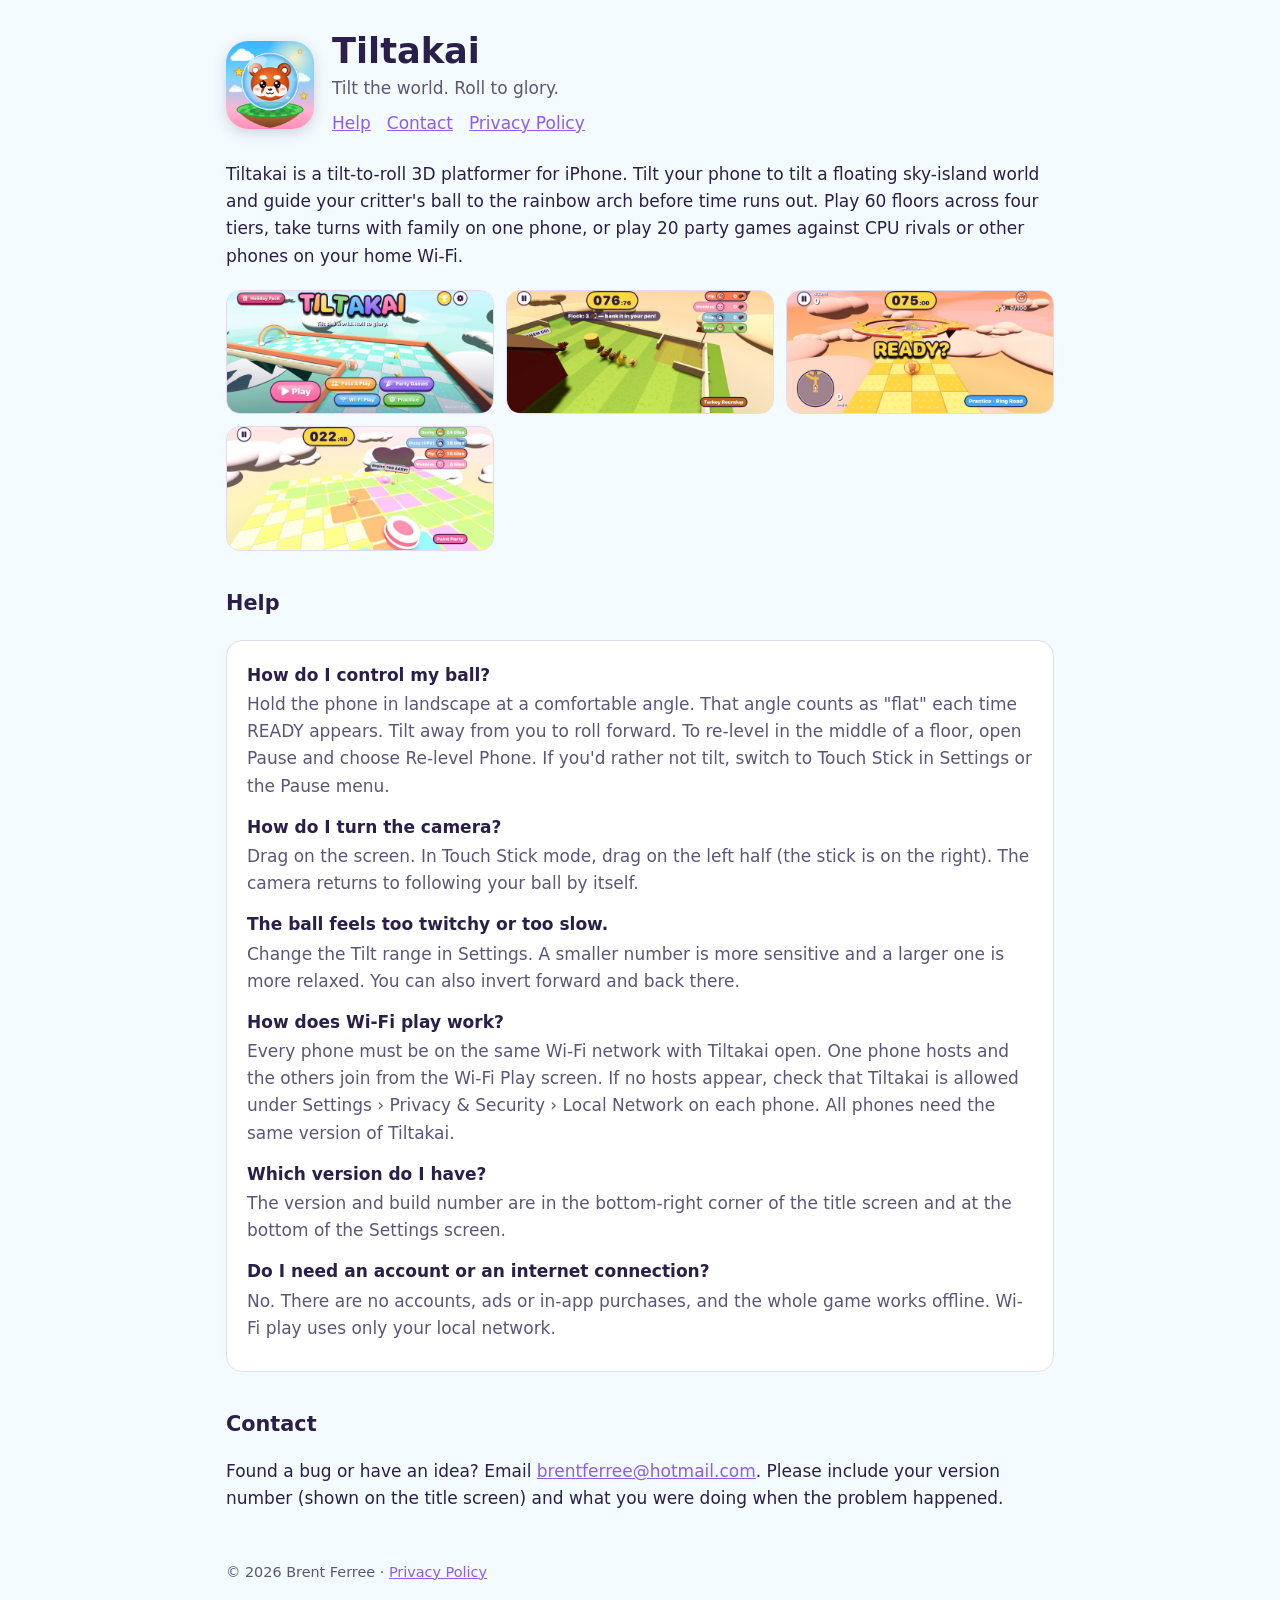
==== index.html @ f1ba6df8 "Tiltakai support and privacy pages Co-Authored-By: Claude Opus 5.5 <noreply@anthropic.com>" ====
<!doctype html>
<html lang="en">
<head>
<meta charset="utf-8">
<meta name="viewport" content="width=device-width, initial-scale=1">
<title>Tiltakai – Support</title>
<meta name="description" content="Tiltakai is a tilt-to-roll 3D platformer and party game for iPhone. Help, FAQ and contact.">
<link rel="icon" href="img/icon.png">
<link rel="stylesheet" href="style.css">
</head>
<body>
<main>
  <header>
    <img src="img/icon.png" alt="Tiltakai app icon">
    <div>
      <h1>Tiltakai</h1>
      <p class="tag">Tilt the world. Roll to glory.</p>
      <nav><a href="#help">Help</a><a href="#contact">Contact</a><a href="privacy/">Privacy Policy</a></nav>
    </div>
  </header>

  <p>Tiltakai is a tilt-to-roll 3D platformer for iPhone. Tilt your phone to tilt a floating sky-island world and guide your critter's ball to the rainbow arch before time runs out. Play 60 floors across four tiers, take turns with family on one phone, or play 20 party games against CPU rivals or other phones on your home Wi-Fi.</p>

  <div class="shots">
    <img src="img/01-title.jpg" alt="Tiltakai title screen">
    <img src="img/02-turkey.jpg" alt="Turkey Roundup party game">
    <img src="img/03-twister.jpg" alt="A Twister floor with a ring road">
    <img src="img/04-paint.jpg" alt="Paint Party game">
  </div>

  <h2 id="help">Help</h2>
  <div class="card">
    <dl>
      <dt>How do I control my ball?</dt>
      <dd>Hold the phone in landscape at a comfortable angle. That angle counts as "flat" each time READY appears. Tilt away from you to roll forward. To re-level in the middle of a floor, open Pause and choose Re-level Phone. If you'd rather not tilt, switch to Touch Stick in Settings or the Pause menu.</dd>
      <dt>How do I turn the camera?</dt>
      <dd>Drag on the screen. In Touch Stick mode, drag on the left half (the stick is on the right). The camera returns to following your ball by itself.</dd>
      <dt>The ball feels too twitchy or too slow.</dt>
      <dd>Change the Tilt range in Settings. A smaller number is more sensitive and a larger one is more relaxed. You can also invert forward and back there.</dd>
      <dt>How does Wi-Fi play work?</dt>
      <dd>Every phone must be on the same Wi-Fi network with Tiltakai open. One phone hosts and the others join from the Wi-Fi Play screen. If no hosts appear, check that Tiltakai is allowed under Settings › Privacy &amp; Security › Local Network on each phone. All phones need the same version of Tiltakai.</dd>
      <dt>Which version do I have?</dt>
      <dd>The version and build number are in the bottom-right corner of the title screen and at the bottom of the Settings screen.</dd>
      <dt>Do I need an account or an internet connection?</dt>
      <dd>No. There are no accounts, ads or in-app purchases, and the whole game works offline. Wi-Fi play uses only your local network.</dd>
    </dl>
  </div>

  <h2 id="contact">Contact</h2>
  <p>Found a bug or have an idea? Email <a href="mailto:brentferree@hotmail.com?subject=Tiltakai%20support">brentferree@hotmail.com</a>. Please include your version number (shown on the title screen) and what you were doing when the problem happened.</p>

  <footer>© 2026 Brent Ferree · <a href="privacy/">Privacy Policy</a></footer>
</main>
</body>
</html>
---- style.css ----
:root {
  --bg: #f4fbff;
  --card: #ffffff;
  --ink: #2a1f4a;
  --muted: #5d5579;
  --pink: #ff5fa2;
  --purple: #8b5cf6;
  --line: #e2dcf2;
}
@media (prefers-color-scheme: dark) {
  :root {
    --bg: #17122b;
    --card: #221b3d;
    --ink: #f3efff;
    --muted: #b9b0d6;
    --line: #3a3060;
  }
}
* { box-sizing: border-box; }
body {
  margin: 0;
  background: var(--bg);
  color: var(--ink);
  font: 17px/1.6 ui-rounded, -apple-system, "SF Pro Rounded", "Segoe UI", system-ui, sans-serif;
}
main { max-width: 860px; margin: 0 auto; padding: 32px 16px 64px; }
header { display: flex; align-items: center; gap: 18px; margin-bottom: 24px; }
header img { width: 88px; height: 88px; border-radius: 22px; box-shadow: 0 4px 14px rgba(42, 31, 74, 0.18); }
h1 { font-size: 2.2rem; line-height: 1.1; margin: 0; }
h2 { font-size: 1.3rem; margin: 36px 0 8px; }
.tag { color: var(--muted); margin: 4px 0 0; }
a { color: var(--purple); }
.shots { display: grid; grid-template-columns: repeat(auto-fit, minmax(260px, 1fr)); gap: 12px; margin: 20px 0; }
.shots img { width: 100%; border-radius: 14px; border: 1px solid var(--line); display: block; }
.card { background: var(--card); border: 1px solid var(--line); border-radius: 16px; padding: 4px 20px 12px; margin-top: 20px; }
dt { font-weight: 700; margin-top: 14px; }
dd { margin: 2px 0 0; color: var(--muted); }
footer { margin-top: 48px; color: var(--muted); font-size: 0.9rem; }
nav { margin-top: 8px; }
nav a { margin-right: 16px; }
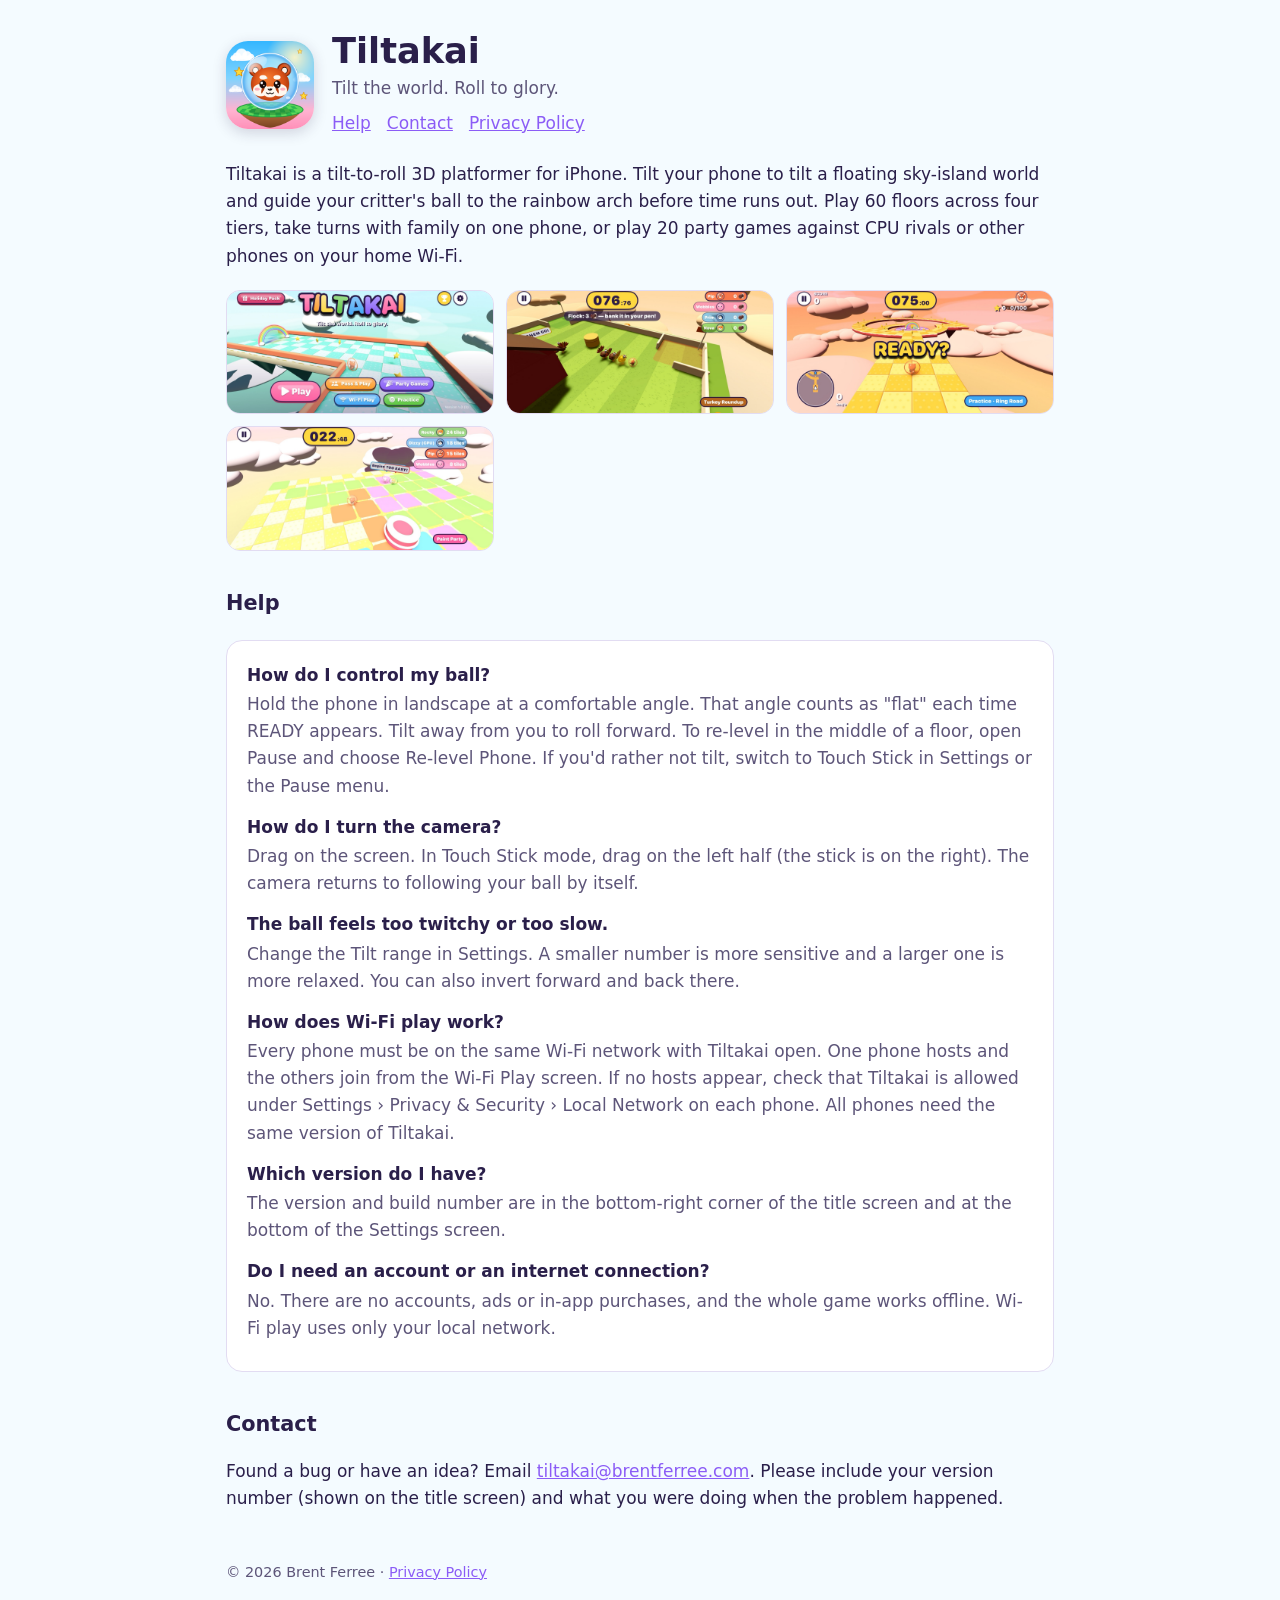
==== commit 2a0e8a0a: "Use tiltakai@brentferree.com as the contact address Co-Authored-By: Claude Opus 5.5 <noreply@anthrop" ====
--- a/index.html
+++ b/index.html
@@ -47,7 +47,7 @@
   </div>
 
   <h2 id="contact">Contact</h2>
-  <p>Found a bug or have an idea? Email <a href="mailto:brentferree@hotmail.com?subject=Tiltakai%20support">brentferree@hotmail.com</a>. Please include your version number (shown on the title screen) and what you were doing when the problem happened.</p>
+  <p>Found a bug or have an idea? Email <a href="mailto:tiltakai@brentferree.com?subject=Tiltakai%20support">tiltakai@brentferree.com</a>. Please include your version number (shown on the title screen) and what you were doing when the problem happened.</p>
 
   <footer>© 2026 Brent Ferree · <a href="privacy/">Privacy Policy</a></footer>
 </main>
